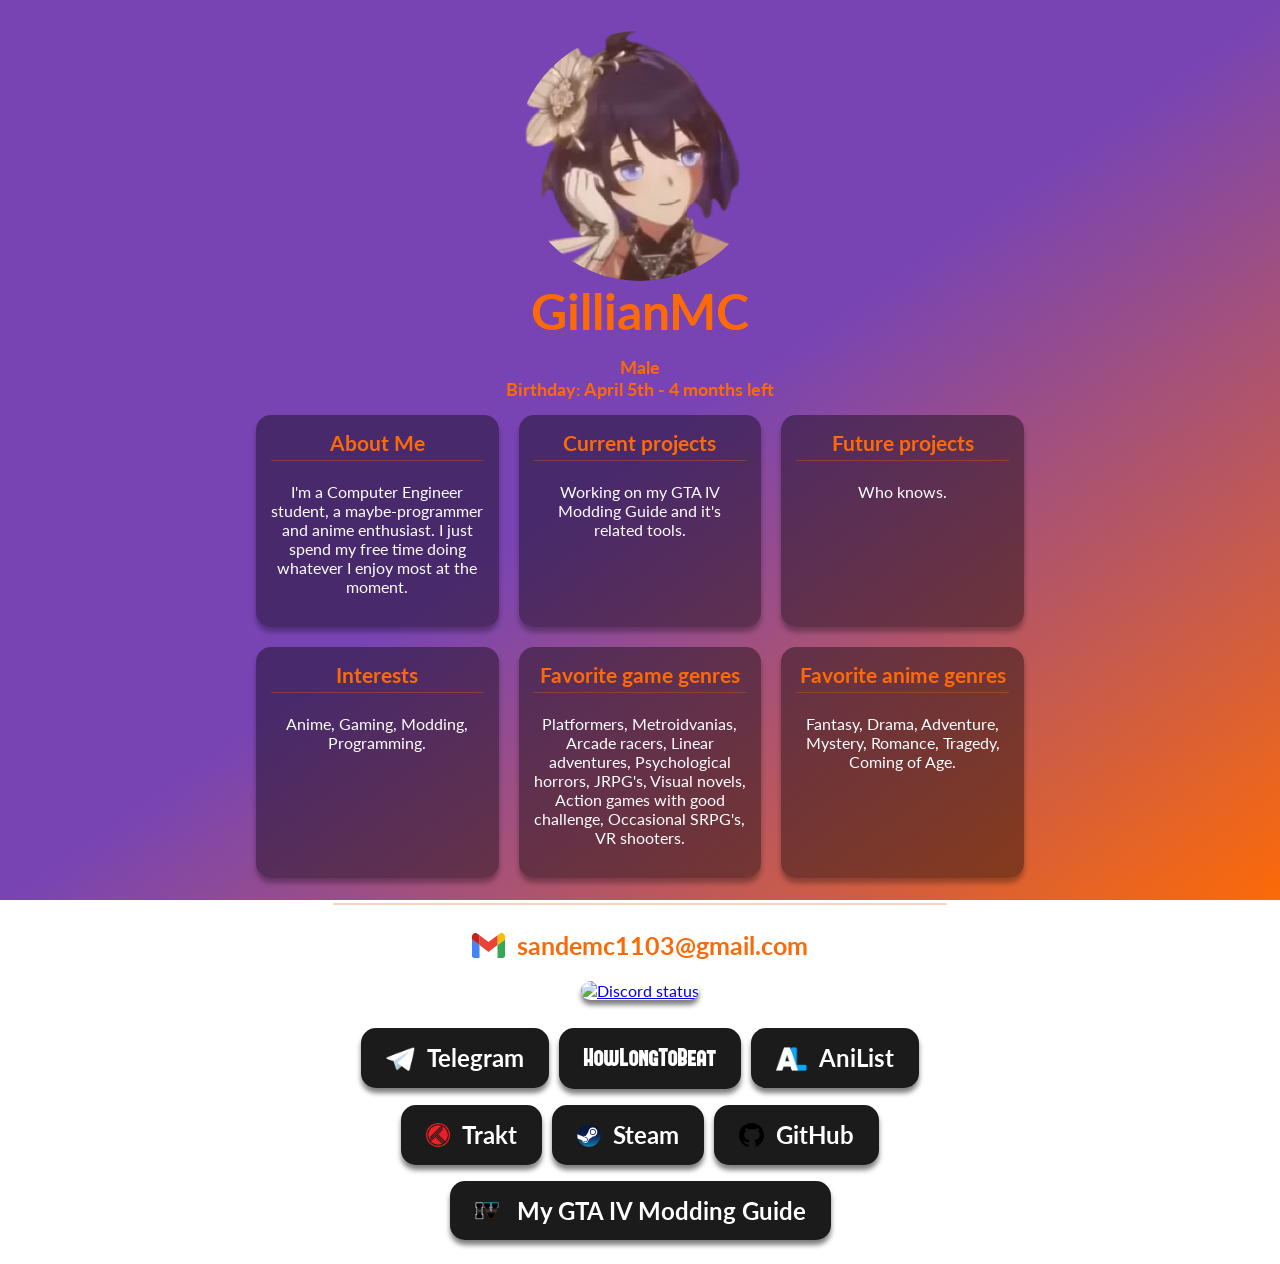
==== index.html @ 8998b766 "fix icon spacing" ====
<!DOCTYPE html>
<html lang="en">
<head>
  <meta charset="UTF-8">
  <meta name="viewport" content="width=device-width, initial-scale=1">
  <title>GillianMC's place</title>
  <link rel="stylesheet" href="assets/style.css">
  <link rel="icon" type="image/x-icon" href="assets/img/pfp.webp">
  <meta content="GillianMC's place" property="og:title">
  <meta content="Mini website for GillianMC's bio & links" property="og:description">
  <meta content="https://sandemc.github.io/" property="og:url">
  <meta content="assets/img/pfp.webp" property="og:image">
  <meta content="#7844B4" data-react-helmet="true" name="theme-color">
</head>
<body>
  <!-- Snowflakes effect
  <div class="snowflakes" aria-hidden="false">
    <div class="snowflake">❅</div><div class="snowflake">❅</div><div class="snowflake">❅</div><div class="snowflake">❅</div><div class="snowflake">❅</div><div class="snowflake">❅</div><div class="snowflake">❅</div><div class="snowflake">❅</div><div class="snowflake">❅</div><div class="snowflake">❅</div><div class="snowflake">❅</div>
  </div>
  -->

  <main class="profile-container">
    <div class="profile-image-container">
      <img class="profile-image" src="assets/img/pfp.webp" alt="GillianMC's profile picture" title="Seele Vollerei from Honkai Impact 3rd (source: 'Let's Celebrate the New Year' Cutscene)" width="250" height="250">
    </div>
    
    <h1 class="profile-name">
      <span class="info-toggle" data-info="My nickname comes from the character Gillian from The Promised Neverland manga, whose appearances I then used as my profile pictures, and MC next to it, which in it's own place comes from my old nickname, SandeMC, which I came up with randomly when I was like, 9? lol.">GillianMC</span>
    </h1>
    
    <!-- Bio boxes section -->
    <div class="bio-info-section">
      <div class="bio-info">
        <p class="gender-text">
          <span class="info-label">Male</span>
        </p>
        <p class="birthday-text" id="days">
          <span class="info-label">Birthday:</span> April 5th
        </p>
      </div>
    </div>
    
    <div class="bio-boxes-container">
      <div class="bio-box">
        <h3 class="bio-box-title">About Me</h3>
        <div class="bio-box-content">
          <p>I'm a Computer Engineer student, a maybe-programmer and anime enthusiast. I just spend my free time doing whatever I enjoy most at the moment.</p>
        </div>
      </div>

      <div class="bio-box">
        <h3 class="bio-box-title">Current projects</h3>
        <div class="bio-box-content">
          <p>Working on my GTA IV Modding Guide and it's related tools.</p>
        </div>
      </div>

      <div class="bio-box">
        <h3 class="bio-box-title">Future projects</h3>
        <div class="bio-box-content">
          <p>Who knows.</p>
        </div>
      </div>

      <div class="bio-box">
        <h3 class="bio-box-title">Interests</h3>
        <div class="bio-box-content">
          <p>Anime, Gaming, Modding, Programming.</p>
        </div>
      </div>

      <div class="bio-box">
        <h3 class="bio-box-title">Favorite game genres</h3>
        <div class="bio-box-content">
          <p>Platformers, Metroidvanias, Arcade racers, Linear adventures, Psychological horrors, JRPG's, Visual novels, Action games with good challenge, Occasional SRPG's, VR shooters.</p>
        </div>
      </div>

      <div class="bio-box">
        <h3 class="bio-box-title">Favorite anime genres</h3>
        <div class="bio-box-content">
          <p>Fantasy, Drama, Adventure, Mystery, Romance, Tragedy, Coming of Age.</p>
        </div>
      </div>
    </div>
    
    <div class="section-separator"></div>
    
    <!-- Email text now in links section but keeping original styling -->
    <p class="email-text">
      <a href="mailto:sandemc1103@gmail.com" class="email-link">
        <img class="icon" src="assets/img/gmail-logo.svg" alt="Email icon">sandemc1103@gmail.com
      </a>
    </p>
    
    <div class="discord-widget">
      <a href="https://discordapp.com/users/248163371919081472" class="discord-link">
        <img src="https://discord.c99.nl/widget/theme-3/248163371919081472.png" alt="Discord status" class="discord-status">
      </a>
    </div>

    <div class="links-container">
      <a href="https://t.me/sandemc" class="link-item">
        <button class="social-button telega">
          <img class="icon" src="assets/img/telegram-logo.webp" alt="Telegram icon">Telegram
        </button>
      </a>
      
      <a href="https://howlongtobeat.com/user/GillianMC" class="link-item">
        <button class="social-button hltb forque-font">HowLongToBeat</button>
      </a>
      
      <a href="https://anilist.co/user/GillianMC/animelist" class="link-item">
        <button class="social-button anilist">
          <img class="icon" src="assets/img/anilist-logo.webp" alt="AniList icon">AniList
        </button>
      </a>
      
      <a href="https://trakt.tv/users/gillianmc" class="link-item">
        <button class="social-button trakt">
          <img class="icon" src="assets/img/trakt-logo.webp" alt="Trakt icon">Trakt
        </button>
      </a>
      
      <a href="https://steamcommunity.com/profiles/76561198857530309" class="link-item">
        <button class="social-button steam">
          <img class="icon" src="assets/img/steam-logo.svg" alt="Steam icon">Steam
        </button>
      </a>
      
      <a href="https://github.com/SandeMC" class="link-item">
        <button class="social-button github">
          <img class="icon" src="assets/img/github-logo.svg" alt="GitHub icon">GitHub
        </button>
      </a>
      
      <a href="https://gillian-guide.github.io/" class="link-item">
        <button class="social-button guide">
          <img class="icon" src="assets/img/guide-logo.webp" alt="Guide icon"> My GTA IV Modding Guide
        </button>
      </a>
    </div>
  </main>

  <script src="assets/popup.js"></script>
  <script src="assets/birthdaycountdown.js"></script>
</body>
</html>
---- assets/style.css ----
/* Base styles and font imports */
@import url('https://fonts.googleapis.com/css2?family=Lato:wght@400;700&display=swap');

* {
  font-family: 'Lato', sans-serif;
  box-sizing: border-box;
}

@font-face {
  font-family: 'Forque';
  src: url('./fonts/Forque.ttf');
  font-display: swap;
}

@media (max-width: 768px) {
  .hidden-mobile {
    display: none;
  }
    
  .social-button {
    padding: 12px 20px;
    width: 100%;
  }
  
  .profile-name {
    font-size: 40px;
  }
  
  .email-text {
    font-size: 20px;
  }
}

@media (min-width: 0px) and (max-width: 1024px) {
  /* Apply hover colors by default on mobile */
  .social-button.telega {
    background-color: #37B1F0;
  }
  
  .social-button.hltb {
    background-color: #000000;
  }
  
  .social-button.anilist {
    background-color: #0b1622;
  }
  
  .social-button.trakt {
    background-color: #801913;
  }
  
  .social-button.steam {
    background-color: #2a475e;
  }
  
  .social-button.github {
    background-color: #24292E;
  }
  
  .social-button.guide {
    background-color: #000000;
  }
  
  /* Keep the active state for pressing */
  .social-button:active {
    background-color: rgba(0, 0, 0, 0);
    box-shadow: 0 2px 3px rgba(0, 0, 0, 0.8);
    transform: translateY(4px);
  }
}

@media (max-width: 480px) {
  .profile-name {
    font-size: 32px;
  }
  
  .email-text {
    font-size: 18px;
  }
  
  .social-button {
    padding: 10px 16px;
    font-size: 120%;
  }
  
  .bio-info-section {
    flex-direction: column;
  }
}

/* Page structure */
html {
  height: 100%;
}

body {
  margin: 0;
  padding: 0;
  min-height: 100vh;
  background: linear-gradient(to bottom right, #7844B4, #7844B4, #fc6a08);
  background-repeat: no-repeat;
  background-attachment: fixed;
  text-align: center;
  color: #ffffff;
}

/* Profile container */
.profile-container {
  max-width: 800px;
  margin: 0 auto;
  padding: 1rem;
}

/* Profile image */
.profile-image-container {
  padding-top: 15px;
}

.profile-image {
  display: block;
  margin: 0 auto;
  transition: border-radius 1s;
  border-radius: 50%;
}

.profile-image:hover {
  border-radius: 20%;
}

/* Profile name */
.profile-name {
  font-size: 50px;
  font-weight: bold;
  color: #fc6a08;
  margin: 0;
  transition: transform 0.3s, color 0.3s;
}

.profile-name:hover {
  transform: scale(1.05);
}

.profile-name .info-toggle {
  border-bottom: none;
  cursor: pointer;
  color: #fc6a08; /* Keep the color orange */
}

.profile-name .info-toggle.active {
  color: #fc6a08; /* Keep it orange when active too */
}

/* Section separator */
.section-separator {
  width: 80%;
  height: 2px;
  background: rgba(252, 106, 8, 0.3);
  margin: 25px auto;
  border-radius: 2px;
}

/* Bio and info section */
.bio-info-section {
  display: flex;
  justify-content: center;
  align-items: center;
  flex-wrap: wrap;
  margin: 15px 0;
}

/* Bio boxes */
.bio-boxes-container {
  display: grid;
  grid-template-columns: repeat(auto-fit, minmax(200px, 3fr));
  gap: 20px;
  margin: 2px 0;
}

.bio-box {
  background-color: rgba(0, 0, 0, 0.4);
  border-radius: 15px;
  padding: 15px;
  box-shadow: 0 5px 5px rgba(0, 0, 0, 0.3);
  transition: transform 0.3s ease, box-shadow 0.3s ease;
  height: 100%;
}

.bio-box:hover {
  transform: translateY(-5px);
  box-shadow: 0 8px 15px rgba(0, 0, 0, 0.4);
}

.bio-box-title {
  color: #fc6a08;
  margin-top: 0;
  font-size: 1.3rem;
  border-bottom: 1px solid rgba(252, 106, 8, 0.3);
  padding-bottom: 5px;
}

.bio-box-content {
  color: #ffffff;
}

/* Info toggle styles */
.info-label {
  font-weight: bold;
  color: #fc6a08;
}

.info-toggle {
  position: relative;
  cursor: pointer;
  color: #ffffff;
  border-bottom: 1px dashed #fc6a08;
}

.info-toggle.active {
  color: #ffffff; /* Ensure it stays white when active */
}

.info-toggle::after {
  content: attr(data-info);
  position: absolute;
  left: 50%;
  transform: translateX(-50%);
  width: max-content;
  bottom: calc(100% + 10px);
  background-color: #222;
  color: #fff;
  padding: 8px 12px;
  border-radius: 5px;
  font-size: 14px;
  opacity: 0;
  pointer-events: none;
  transition: opacity 0.3s ease, transform 0.3s ease;
  z-index: 10;
  max-width: 300px;
  box-shadow: 0 3px 10px rgba(0, 0, 0, 0.5);
  transform: translateX(-50%) translateY(10px);
  text-align: left;
  line-height: 1.4;
}

.info-toggle.active::after {
  opacity: 1;
  pointer-events: auto;
  transform: translateX(-50%) translateY(0);
}

/* Bio info */
.bio-info {
  margin: 0px 15px;
}

.birthday-text,
.gender-text {
  font-size: 18px;
  margin: 0px 0;
  position: relative;
}

/* Email styles */
.email-text {
  font-size: 25px;
  font-weight: bold;
  margin: 20px 15px;
}

.email-link {
  color: #fc6a08;
  text-decoration: none;
  transition: color 0.3s ease;
}

.email-link:hover {
  color: #ffffff;
}

/* Discord widget */
.discord-widget {
  margin: 20px 0;
}

.discord-link {
  display: inline-block;
  transition: transform 0.3s ease, box-shadow 0.3s ease;
}

.discord-link:hover {
  transform: translateY(-5px);
}

.discord-status {
  border-radius: 15px;
  box-shadow: 0 5px 5px rgba(0, 0, 0, 0.5);
  transition: all 0.3s ease;
}

.discord-link:hover .discord-status {
  box-shadow: 0 8px 15px rgba(0, 0, 0, 0.4);
}

/* Links container */
.links-container {
  display: flex;
  flex-wrap: wrap;
  justify-content: center;
  align-items: center;
  max-width: 600px;
  margin: 20px auto 0;
}

.link-item {
  margin: 8px 5px;
  text-decoration: none;
}

/* Button styles with correct color transitions */
.social-button {
  display: inline-block;
  padding: 15px 25px;
  min-width: 100px;
  font-size: 150%;
  cursor: pointer;
  text-align: center;
  text-decoration: none;
  outline: none;
  border: none;
  border-radius: 15px;
  box-shadow: 0 5px 5px rgba(0, 0, 0, 0.5);
  font-weight: bold;
  color: #FFFFFF;
  background-color: #1c1b1b;
  transition: all 0.3s ease;
}

.social-button:hover {
  background-color: var(--bg-hover);
  transform: translateY(-2px);
}

.social-button:active {
  background-color: rgba(0, 0, 0, 0);
  box-shadow: 0 2px 3px rgba(0, 0, 0, 0.8);
  transform: translateY(4px);
}

/* Icons - centered properly */
.icon {
  height: 1em;
  width: auto;
  vertical-align: middle;
  margin-right: 0.5em;
  position: relative;
  top: -0.1em;
  display: inline-block;
}

/* Button variations - using accurate brand colors */
.telega {
  --bg-hover: #37B1F0;
}

.hltb {
  --bg-hover: #000000;
}

.anilist {
  --bg-hover: #0b1622;
}

.trakt {
  --bg-hover: #801913;
}

.steam {
  --bg-hover: #2a475e;
}

.github {
  --bg-hover: #24292E;
}

.guide {
  --bg-hover: #000000;
}

.forque-font {
  font-family: 'Forque', sans-serif;
  font-weight: 100;
  font-size: 160%;
}

/* Snowflake animation (keeping original CSS) */
.snowflake {
  color: #fff;
  font-size: 1em;
  font-family: Arial;
  text-shadow: 0 0 1px #000;
}

@-webkit-keyframes snowflakes-fall{0%{top:-10%}100%{top:100%}}
@-webkit-keyframes snowflakes-shake{0%{-webkit-transform:translateX(0px);transform:translateX(0px)}50%{-webkit-transform:translateX(80px);transform:translateX(80px)}100%{-webkit-transform:translateX(0px);transform:translateX(0px)}}
@keyframes snowflakes-fall{0%{top:-10%}100%{top:100%}}
@keyframes snowflakes-shake{0%{transform:translateX(0px)}50%{transform:translateX(80px)}100%{transform:translateX(0px)}}
.snowflake{position:fixed;top:-10%;z-index:9999;-webkit-user-select:none;-moz-user-select:none;-ms-user-select:none;user-select:none;cursor:default;-webkit-animation-name:snowflakes-fall,snowflakes-shake;-webkit-animation-duration:10s,3s;-webkit-animation-timing-function:linear,ease-in-out;-webkit-animation-iteration-count:infinite,infinite;-webkit-animation-play-state:running,running;animation-name:snowflakes-fall,snowflakes-shake;animation-duration:10s,3s;animation-timing-function:linear,ease-in-out;animation-iteration-count:infinite,infinite;animation-play-state:running,running}
.snowflake:nth-of-type(0){left:1%;-webkit-animation-delay:0s,0s;animation-delay:0s,0s}
.snowflake:nth-of-type(1){left:10%;-webkit-animation-delay:1s,1s;animation-delay:1s,1s}
.snowflake:nth-of-type(2){left:20%;-webkit-animation-delay:6s,.5s;animation-delay:6s,.5s}
.snowflake:nth-of-type(3){left:30%;-webkit-animation-delay:4s,2s;animation-delay:4s,2s}
.snowflake:nth-of-type(4){left:40%;-webkit-animation-delay:2s,2s;animation-delay:2s,2s}
.snowflake:nth-of-type(5){left:50%;-webkit-animation-delay:8s,3s;animation-delay:8s,3s}
.snowflake:nth-of-type(6){left:60%;-webkit-animation-delay:6s,2s;animation-delay:6s,2s}
.snowflake:nth-of-type(7){left:70%;-webkit-animation-delay:2.5s,1s;animation-delay:2.5s,1s}
.snowflake:nth-of-type(8){left:80%;-webkit-animation-delay:1s,0s;animation-delay:1s,0s}
.snowflake:nth-of-type(9){left:90%;-webkit-animation-delay:3s,1.5s;animation-delay:3s,1.5s}
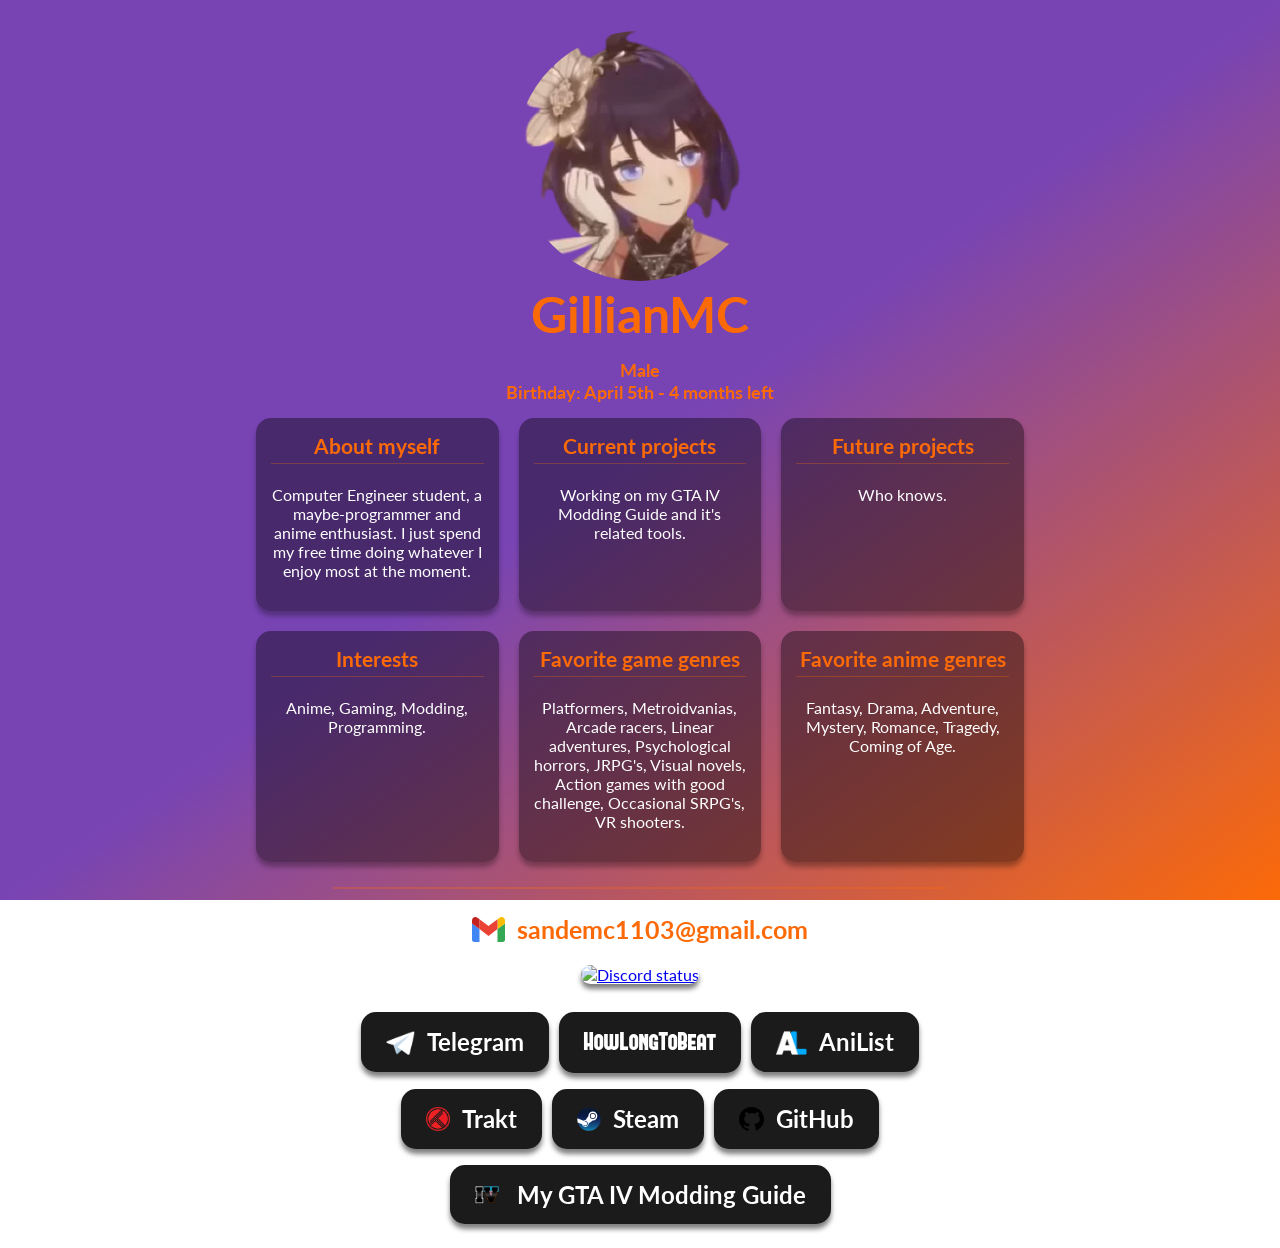
==== commit 603955de: "tooltips" ====
--- a/index.html
+++ b/index.html
@@ -13,15 +13,9 @@
   <meta content="#7844B4" data-react-helmet="true" name="theme-color">
 </head>
 <body>
-  <!-- Snowflakes effect
-  <div class="snowflakes" aria-hidden="false">
-    <div class="snowflake">❅</div><div class="snowflake">❅</div><div class="snowflake">❅</div><div class="snowflake">❅</div><div class="snowflake">❅</div><div class="snowflake">❅</div><div class="snowflake">❅</div><div class="snowflake">❅</div><div class="snowflake">❅</div><div class="snowflake">❅</div><div class="snowflake">❅</div>
-  </div>
-  -->
-
   <main class="profile-container">
     <div class="profile-image-container">
-      <img class="profile-image" src="assets/img/pfp.webp" alt="GillianMC's profile picture" title="Seele Vollerei from Honkai Impact 3rd (source: 'Let's Celebrate the New Year' Cutscene)" width="250" height="250">
+      <span class="info-toggle" data-info="Seele Vollerei from Honkai Impact 3rd (source: 'Let's Celebrate the New Year' Cutscene)"><img class="profile-image" src="assets/img/pfp.webp" alt="GillianMC's profile picture" width="250" height="250"></span>
     </div>
     
     <h1 class="profile-name">
@@ -42,9 +36,9 @@
     
     <div class="bio-boxes-container">
       <div class="bio-box">
-        <h3 class="bio-box-title">About Me</h3>
+        <h3 class="bio-box-title">About myself</h3>
         <div class="bio-box-content">
-          <p>I'm a Computer Engineer student, a maybe-programmer and anime enthusiast. I just spend my free time doing whatever I enjoy most at the moment.</p>
+          <p>Computer Engineer student, a maybe-programmer and anime enthusiast. I just spend my free time doing whatever I enjoy most at the moment.</p>
         </div>
       </div>
 
@@ -144,5 +138,6 @@
 
   <script src="assets/popup.js"></script>
   <script src="assets/birthdaycountdown.js"></script>
+  <script src="assets/snowflakes.js"></script>
 </body>
 </html>
--- a/assets/style.css
+++ b/assets/style.css
@@ -109,15 +109,17 @@
   max-width: 800px;
   margin: 0 auto;
   padding: 1rem;
+  z-index: 0;
 }
 
 /* Profile image */
 .profile-image-container {
+  font-weight: bold;
   padding-top: 15px;
 }
 
 .profile-image {
-  display: block;
+  display: inline-block;
   margin: 0 auto;
   transition: border-radius 1s;
   border-radius: 50%;
@@ -127,17 +129,12 @@
   border-radius: 20%;
 }
 
-/* Profile name */
 .profile-name {
   font-size: 50px;
   font-weight: bold;
   color: #fc6a08;
   margin: 0;
   transition: transform 0.3s, color 0.3s;
-}
-
-.profile-name:hover {
-  transform: scale(1.05);
 }
 
 .profile-name .info-toggle {
@@ -210,20 +207,12 @@
 
 .info-toggle {
   position: relative;
-  cursor: pointer;
-  color: #ffffff;
-  border-bottom: 1px dashed #fc6a08;
-}
-
-.info-toggle.active {
-  color: #ffffff; /* Ensure it stays white when active */
-}
-
-.info-toggle::after {
-  content: attr(data-info);
+}
+
+.info-tooltip {
   position: absolute;
   left: 50%;
-  transform: translateX(-50%);
+  transform: translateX(-50%) translateY(10px);
   width: max-content;
   bottom: calc(100% + 10px);
   background-color: #222;
@@ -233,18 +222,24 @@
   font-size: 14px;
   opacity: 0;
   pointer-events: none;
+  z-index: 10;
   transition: opacity 0.3s ease, transform 0.3s ease;
-  z-index: 10;
   max-width: 300px;
   box-shadow: 0 3px 10px rgba(0, 0, 0, 0.5);
-  transform: translateX(-50%) translateY(10px);
-  text-align: left;
   line-height: 1.4;
-}
-
-.info-toggle.active::after {
+  will-change: transform, opacity;
+  visbility: hidden;
+}
+
+.info-toggle.active .info-tooltip {
   opacity: 1;
-  pointer-events: auto;
+  transform: translateX(-50%) translateY(0);
+  visibility: visible;
+}
+
+.info-toggle.downwards .info-tooltip {
+  bottom: auto;
+  top: calc(100% + 10px);
   transform: translateX(-50%) translateY(0);
 }
 
@@ -258,6 +253,7 @@
   font-size: 18px;
   margin: 0px 0;
   position: relative;
+  z-index: 0;
 }
 
 /* Email styles */
@@ -392,13 +388,30 @@
   font-size: 160%;
 }
 
-/* Snowflake animation (keeping original CSS) */
+.snowflakes {
+    pointer-events: none;
+    z-index: 9999;
+}
+
 .snowflake {
-  color: #fff;
-  font-size: 1em;
-  font-family: Arial;
-  text-shadow: 0 0 1px #000;
-}
+    position: absolute;
+    color: white;
+    font-size: 1rem;
+    opacity: 0.8;
+    animation: fall linear infinite;
+}
+
+@keyframes snowfall {
+  0% {
+    transform: translateY(0);
+    opacity: 1;
+  }
+  100% {
+    transform: translateY(100vh);
+    opacity: 0;
+  }
+}
+
 
 @-webkit-keyframes snowflakes-fall{0%{top:-10%}100%{top:100%}}
 @-webkit-keyframes snowflakes-shake{0%{-webkit-transform:translateX(0px);transform:translateX(0px)}50%{-webkit-transform:translateX(80px);transform:translateX(80px)}100%{-webkit-transform:translateX(0px);transform:translateX(0px)}}
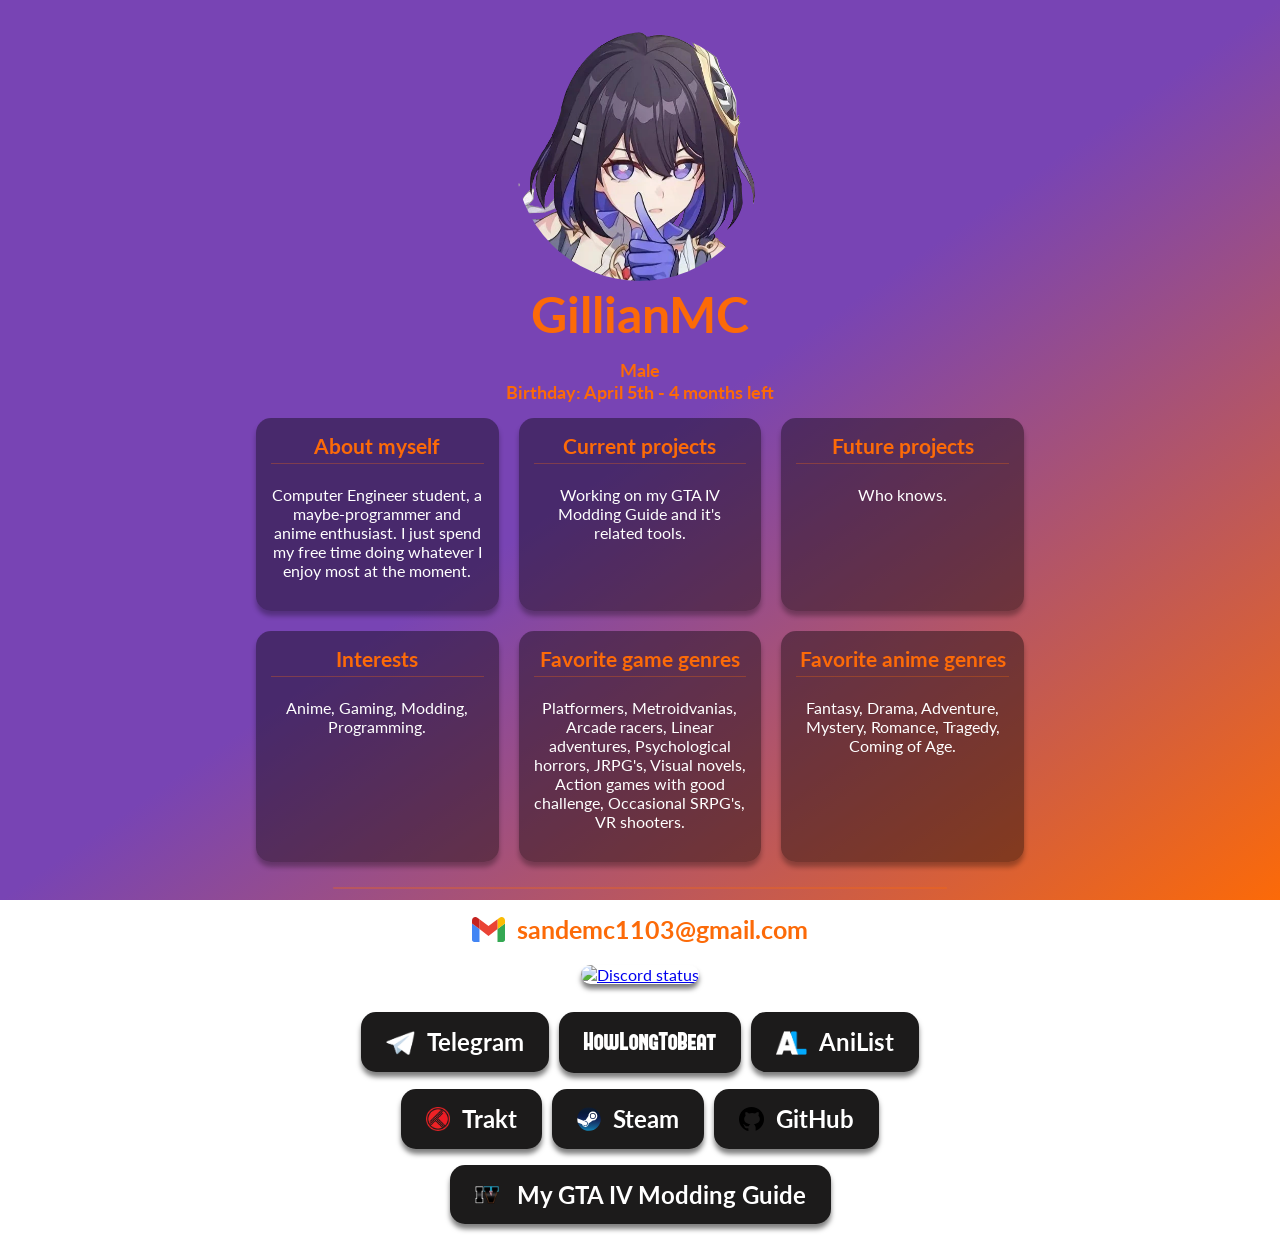
==== commit 110ce643: "new pfp" ====
--- a/index.html
+++ b/index.html
@@ -15,7 +15,7 @@
 <body>
   <main class="profile-container">
     <div class="profile-image-container">
-      <span class="info-toggle" data-info="Seele Vollerei from Honkai Impact 3rd (source: 'Let's Celebrate the New Year' Cutscene)"><img class="profile-image" src="assets/img/pfp.webp" alt="GillianMC's profile picture" width="250" height="250"></span>
+      <span class="info-toggle" data-info="Seele Vollerei from Honkai Impact 3rd (source: Honkai Impact 3rd v8.4 PV)"><img class="profile-image" src="assets/img/pfp.webp" alt="GillianMC's profile picture" width="250" height="250"></span>
     </div>
     
     <h1 class="profile-name">
@@ -140,4 +140,4 @@
   <script src="assets/birthdaycountdown.js"></script>
   <script src="assets/snowflakes.js"></script>
 </body>
-</html>+</html>
--- a/assets/style.css
+++ b/assets/style.css
@@ -135,6 +135,10 @@
   color: #fc6a08;
   margin: 0;
   transition: transform 0.3s, color 0.3s;
+}
+
+.profile-name:hover {
+  transform: scale(1.05);
 }
 
 .profile-name .info-toggle {
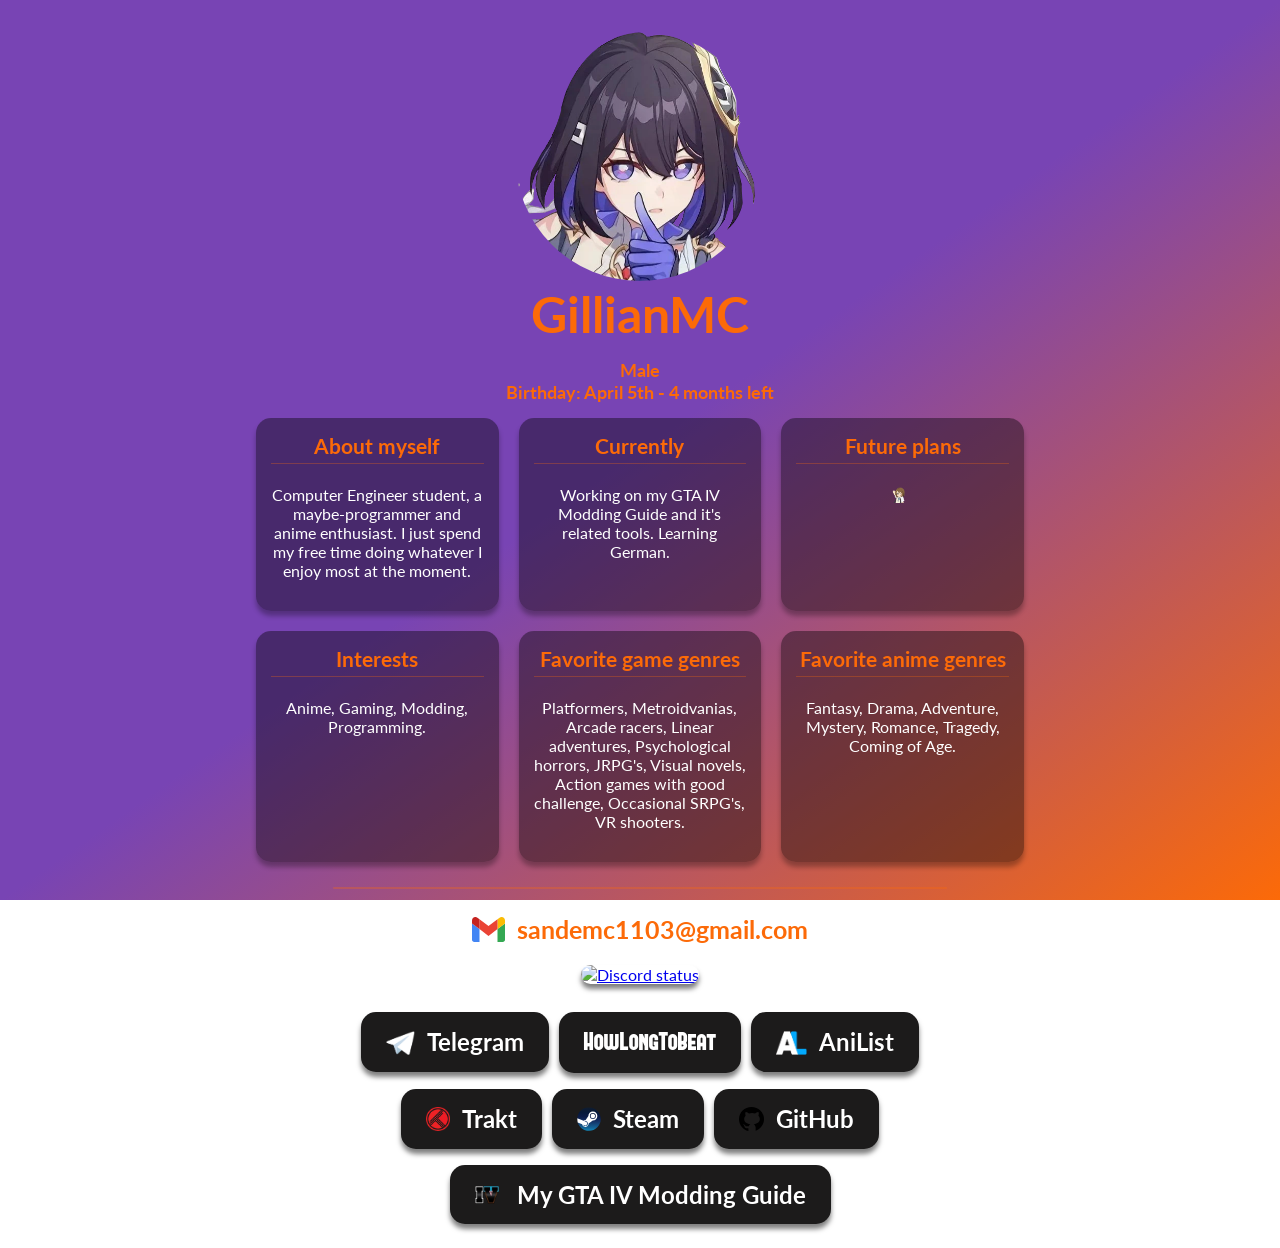
==== commit 4e1d56c6: "upload" ====
--- a/index.html
+++ b/index.html
@@ -43,16 +43,16 @@
       </div>
 
       <div class="bio-box">
-        <h3 class="bio-box-title">Current projects</h3>
+        <h3 class="bio-box-title">Currently</h3>
         <div class="bio-box-content">
-          <p>Working on my GTA IV Modding Guide and it's related tools.</p>
+          <p>Working on my GTA IV Modding Guide and it's related tools. Learning German.</p>
         </div>
       </div>
 
       <div class="bio-box">
-        <h3 class="bio-box-title">Future projects</h3>
+        <h3 class="bio-box-title">Future plans</h3>
         <div class="bio-box-content">
-          <p>Who knows.</p>
+          <p><img class="icon" src="assets/img/teehee.webp" alt="teehee"></p>
         </div>
       </div>
 
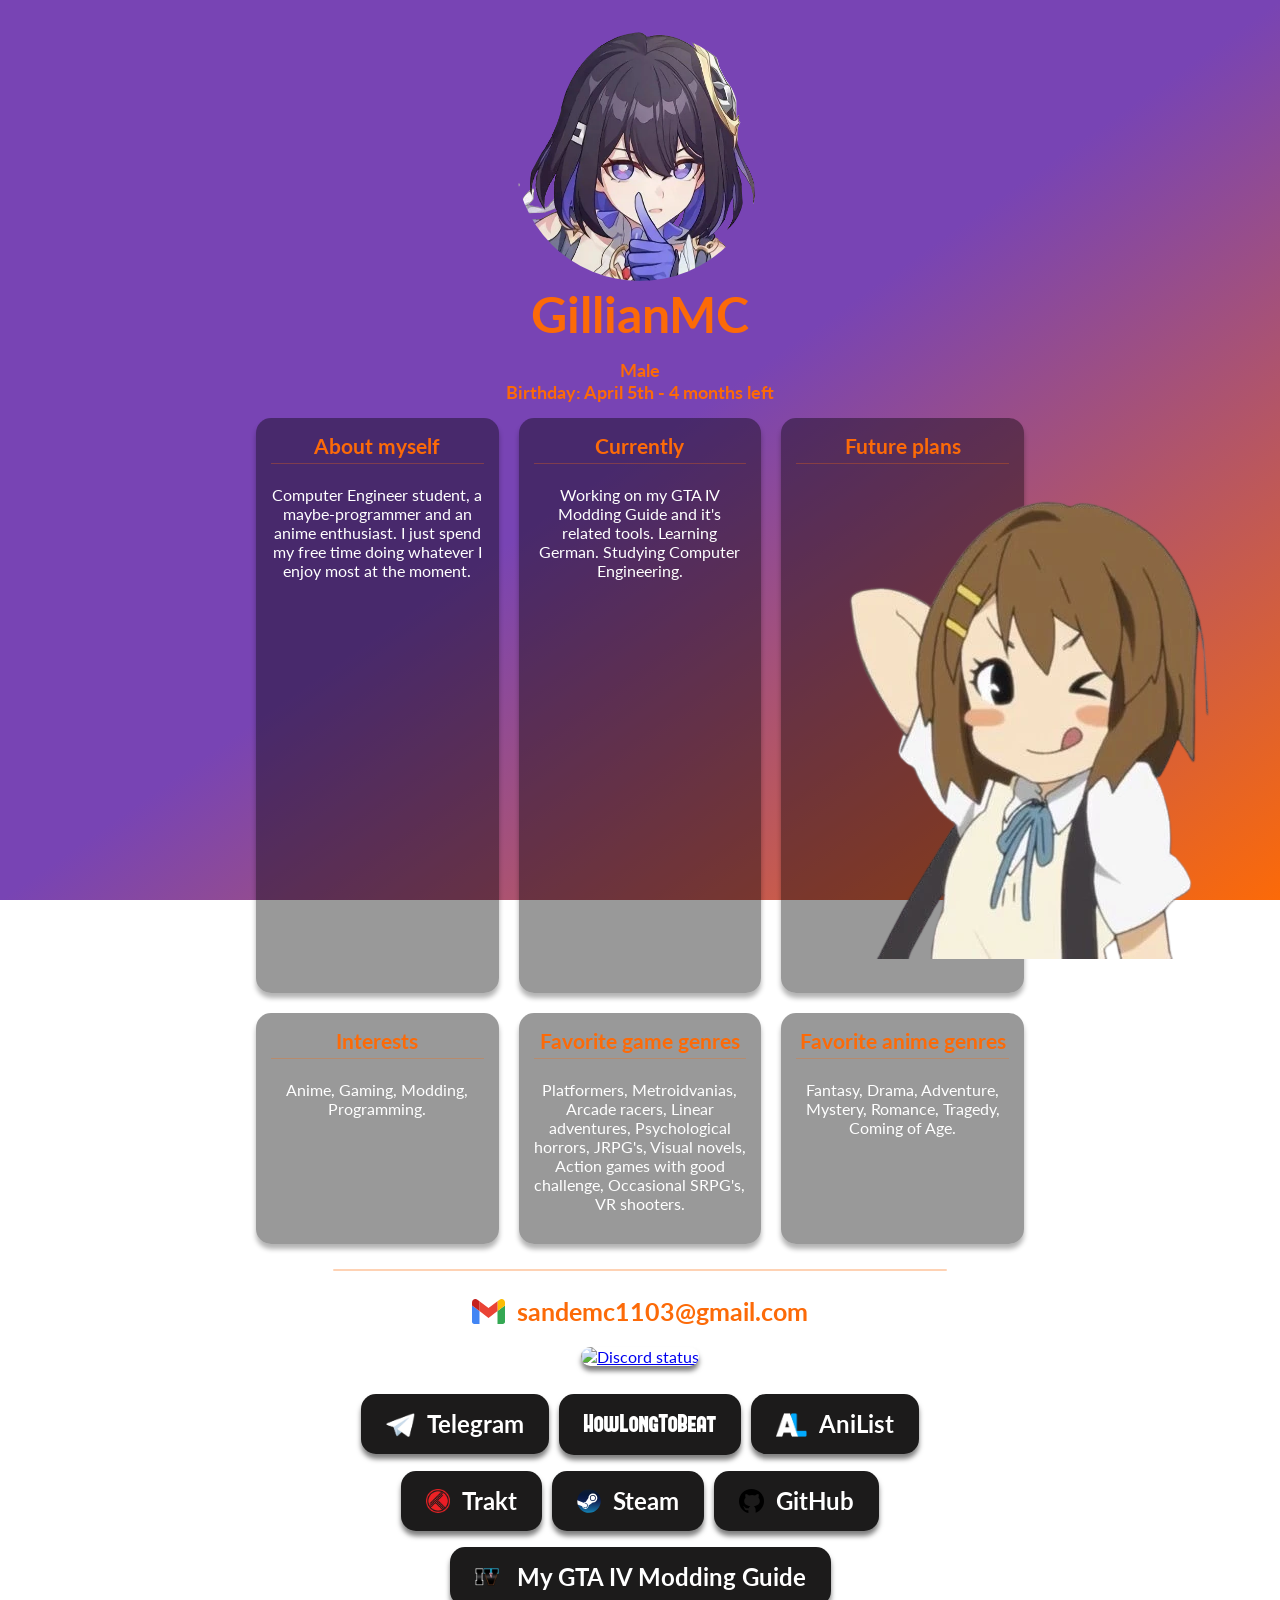
==== commit 1359b907: "fix" ====
--- a/index.html
+++ b/index.html
@@ -38,21 +38,21 @@
       <div class="bio-box">
         <h3 class="bio-box-title">About myself</h3>
         <div class="bio-box-content">
-          <p>Computer Engineer student, a maybe-programmer and anime enthusiast. I just spend my free time doing whatever I enjoy most at the moment.</p>
+          <p>Computer Engineer student, a maybe-programmer and an anime enthusiast. I just spend my free time doing whatever I enjoy most at the moment.</p>
         </div>
       </div>
 
       <div class="bio-box">
         <h3 class="bio-box-title">Currently</h3>
         <div class="bio-box-content">
-          <p>Working on my GTA IV Modding Guide and it's related tools. Learning German.</p>
+          <p>Working on my GTA IV Modding Guide and it's related tools. Learning German. Studying Computer Engineering.</p>
         </div>
       </div>
 
       <div class="bio-box">
         <h3 class="bio-box-title">Future plans</h3>
         <div class="bio-box-content">
-          <p><img class="icon" src="assets/img/teehee.webp" alt="teehee"></p>
+          <p><img src="assets/img/teehee.webp" alt="teehee"></p>
         </div>
       </div>
 
@@ -80,7 +80,6 @@
     
     <div class="section-separator"></div>
     
-    <!-- Email text now in links section but keeping original styling -->
     <p class="email-text">
       <a href="mailto:sandemc1103@gmail.com" class="email-link">
         <img class="icon" src="assets/img/gmail-logo.svg" alt="Email icon">sandemc1103@gmail.com
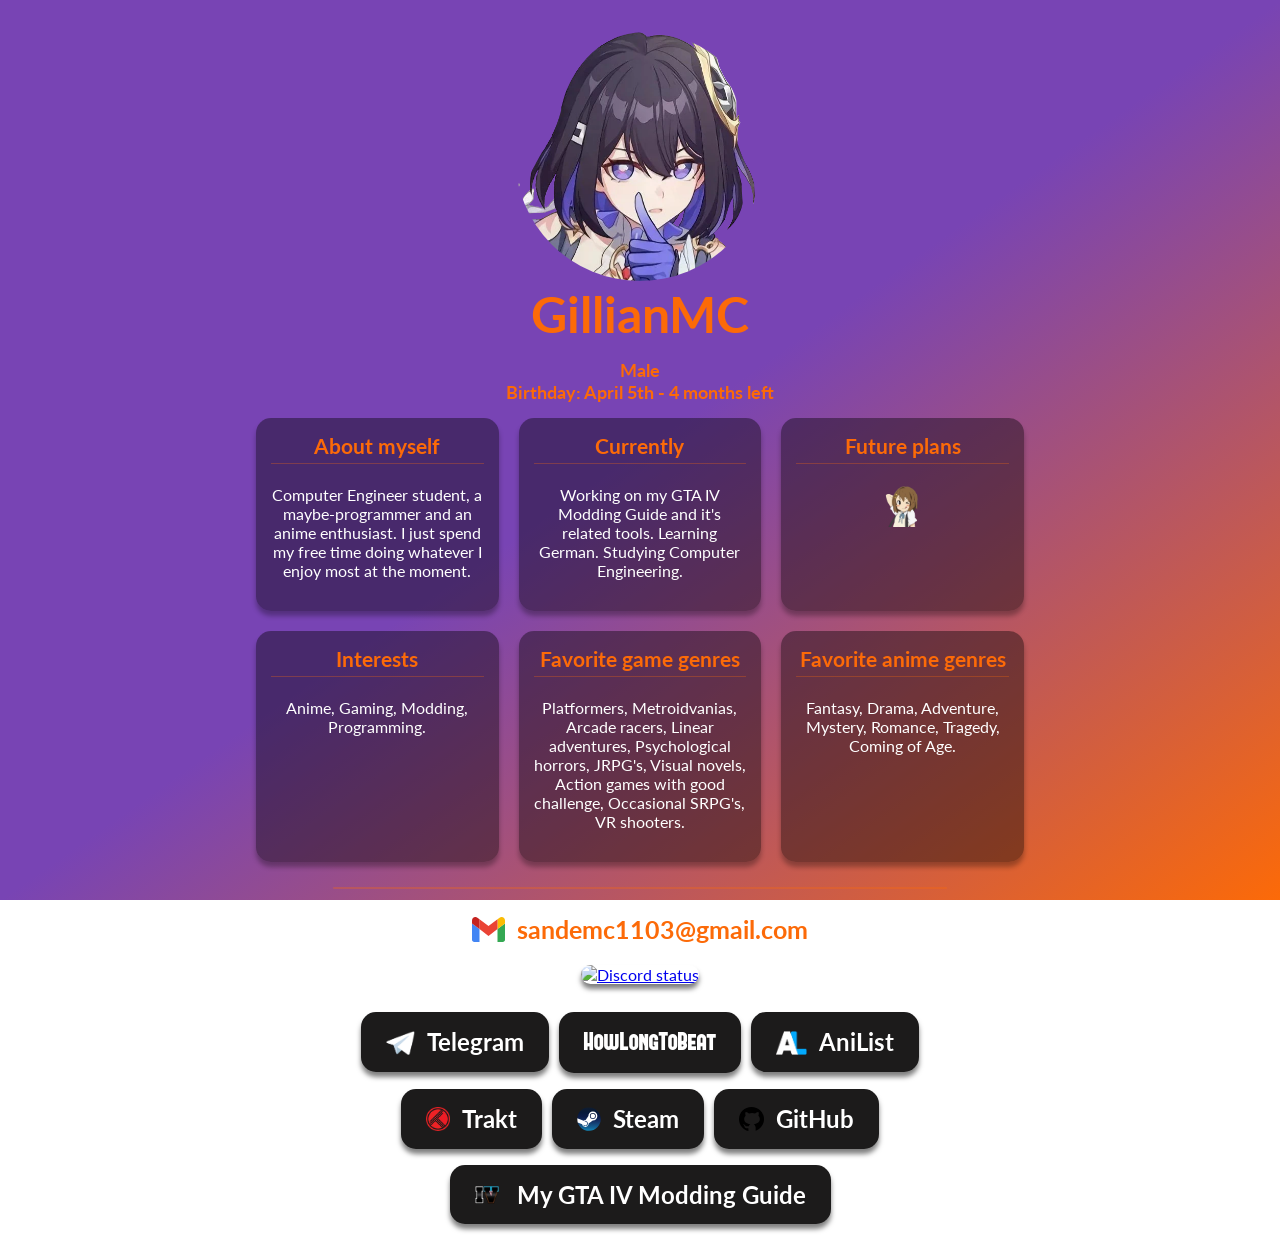
==== commit 99d697de: "fix 2" ====
--- a/index.html
+++ b/index.html
@@ -52,7 +52,7 @@
       <div class="bio-box">
         <h3 class="bio-box-title">Future plans</h3>
         <div class="bio-box-content">
-          <p><img src="assets/img/teehee.webp" alt="teehee"></p>
+          <p><img style="width: 20%; height:auto;" src="assets/img/teehee.webp" alt="teehee"></p>
         </div>
       </div>
 
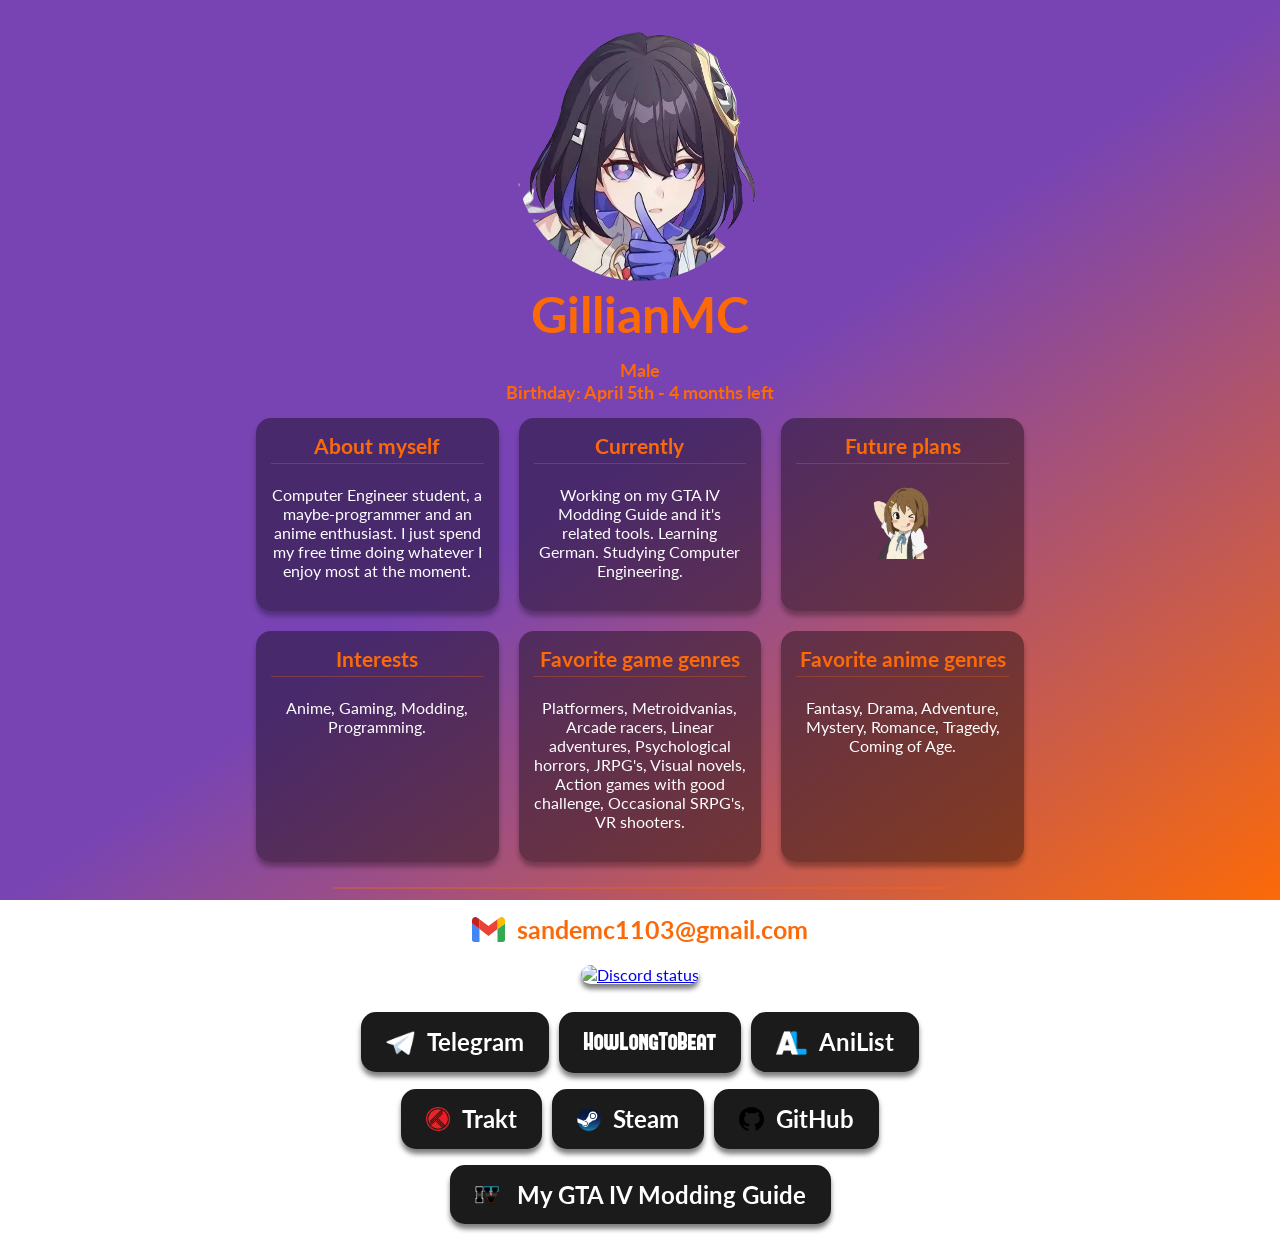
==== commit 35d8a1bc: "fix 3" ====
--- a/index.html
+++ b/index.html
@@ -52,7 +52,7 @@
       <div class="bio-box">
         <h3 class="bio-box-title">Future plans</h3>
         <div class="bio-box-content">
-          <p><img style="width: 20%; height:auto;" src="assets/img/teehee.webp" alt="teehee"></p>
+          <p><img style="width: 35%; height:auto;" src="assets/img/teehee.webp" alt="teehee"></p>
         </div>
       </div>
 
